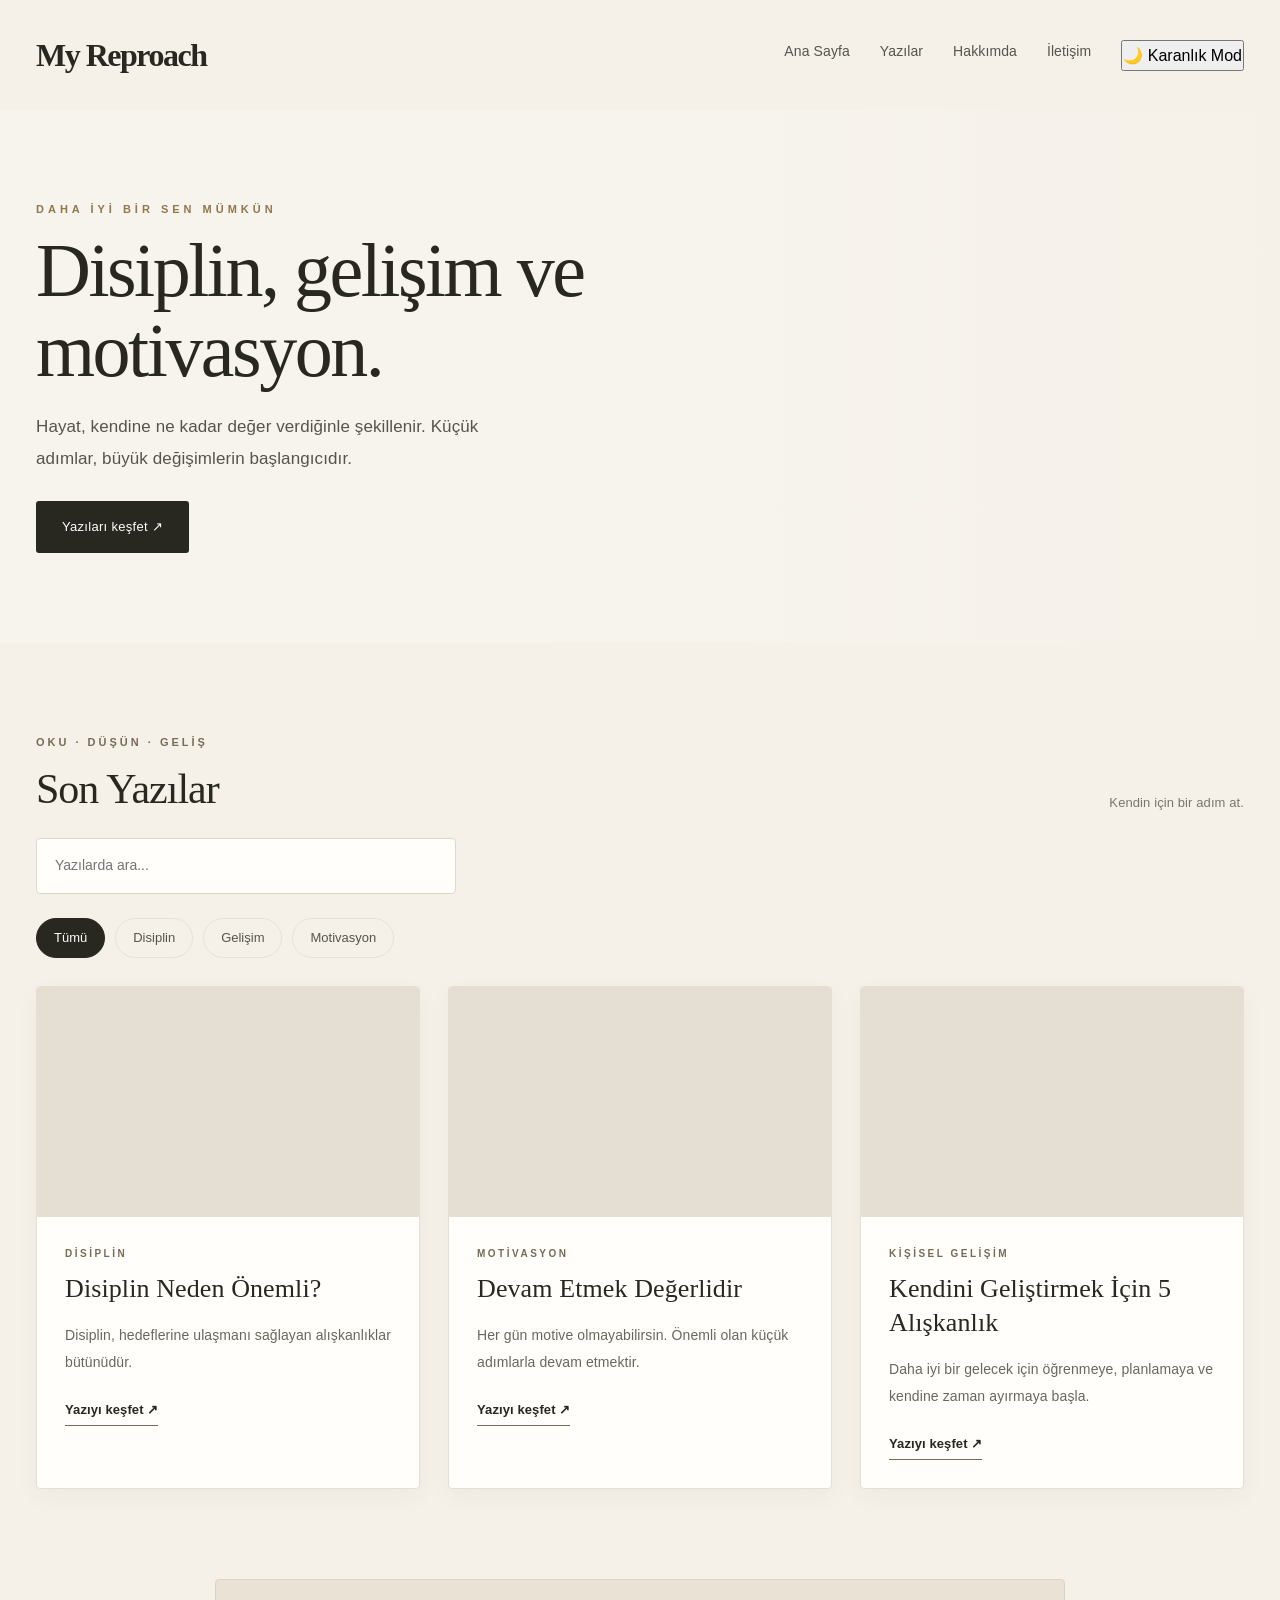
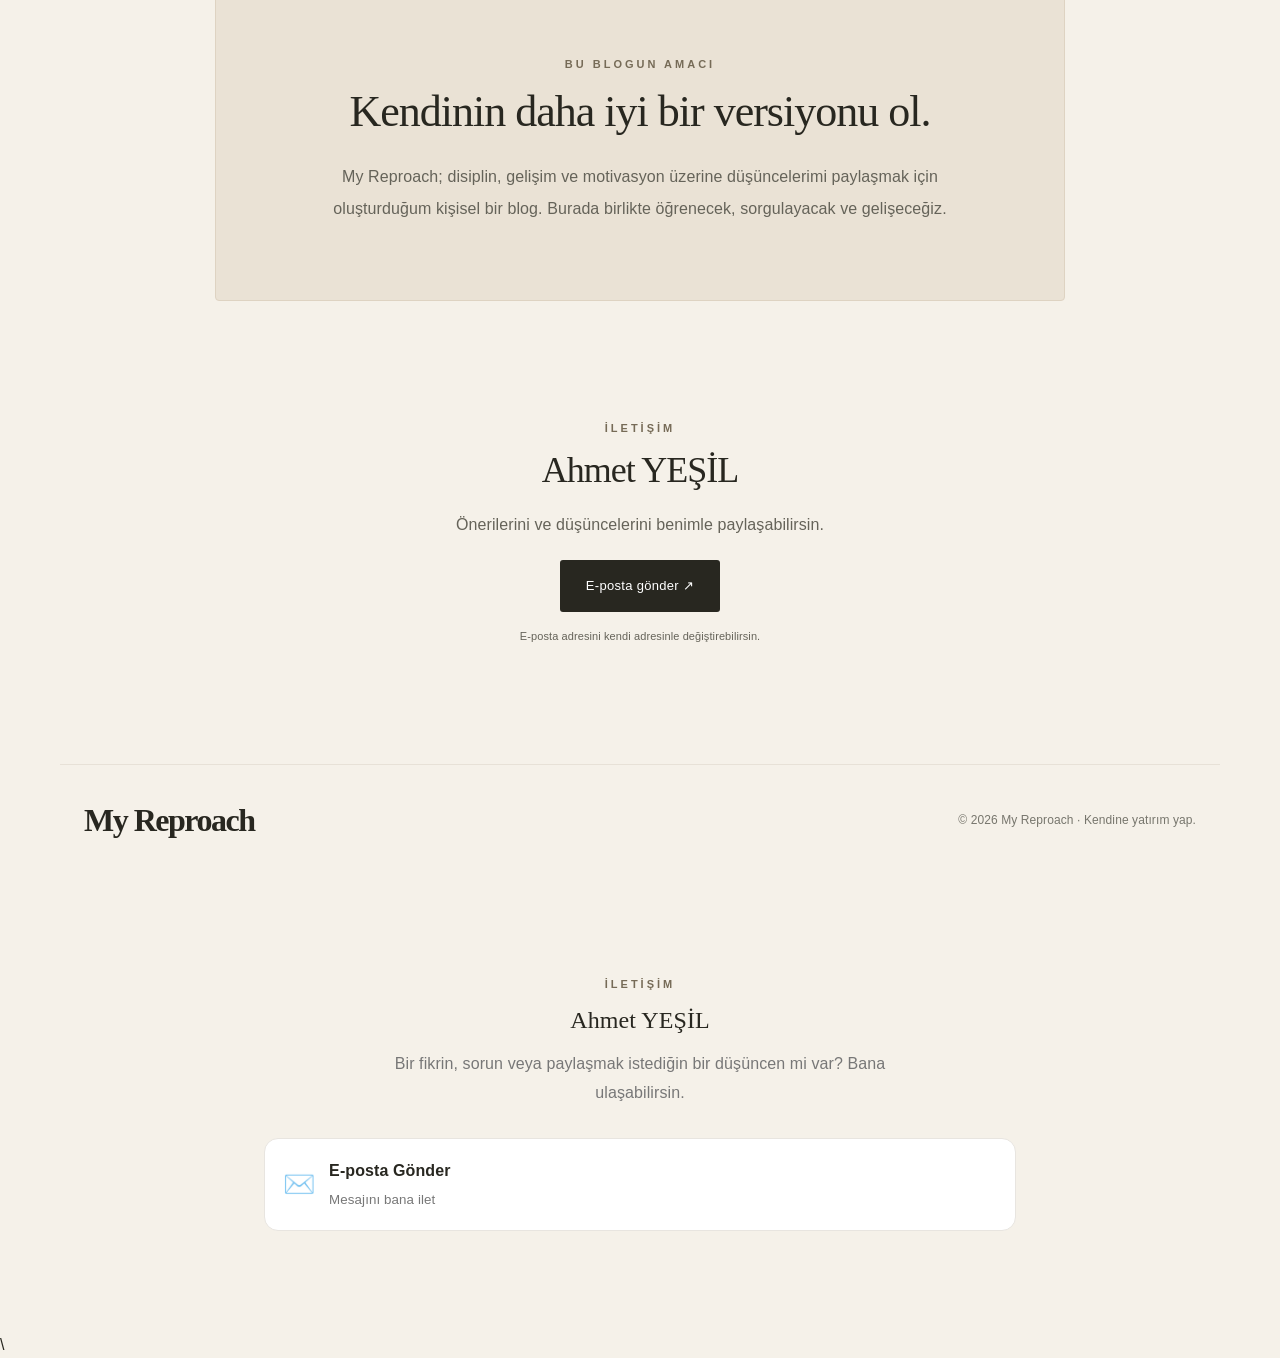
==== index.html @ 264e5685 "Rename my blog.html to index.html" ====
<!DOCTYPE html>
<html lang="tr">
<head>
  <meta charset="UTF-8">
  <meta name="viewport" content="width=device-width, initial-scale=1.0">
  <meta name="description" content="My Reproach — disiplin, kişisel gelişim ve motivasyon.">
  <title>My Reproach | Daha İyi Bir Sen</title>
  <link rel="stylesheet" href="style.css">
</head>
<body>

<header class="header">
  <a class="logo" href="#anasayfa">My Reproach</a>
  <nav class="nav">
    <a href="#anasayfa">Ana Sayfa</a>
    <a href="#yazilar">Yazılar</a>
    <a href="#hakkimda">Hakkımda</a>
    <a href="#iletisim">İletişim</a>
    <button id="theme-toggle" type="button">🌙 Karanlık Mod</button>
  </nav>
</header>

<main>
  <section class="hero" id="anasayfa">
    <div class="hero-content">
      <p class="eyebrow">DAHA İYİ BİR SEN MÜMKÜN</p>
      <h1>Disiplin, gelişim ve motivasyon.</h1>
      <p class="hero-text">
        Hayat, kendine ne kadar değer verdiğinle şekillenir.
        Küçük adımlar, büyük değişimlerin başlangıcıdır.
      </p>
      <a href="#yazilar" class="button">Yazıları keşfet ↗</a>
    </div>
  </section>

  <section class="content" id="yazilar">
    <div class="section-heading">
      <div>
        <p class="eyebrow">OKU · DÜŞÜN · GELİŞ</p>
        <h2>Son Yazılar</h2>
      </div>
      <span class="muted">Kendin için bir adım at.</span>
    </div>

    <div class="search-box">
      <input
              type="search"
              id="article-search"
              placeholder="Yazılarda ara..."
              aria-label="Blog yazılarında ara"
      >
    </div>
    <div class="filters" aria-label="Yazı kategorileri">
      <button class="filter active" data-filter="Tümü">Tümü</button>
      <button class="filter" data-filter="Disiplin">Disiplin</button>
      <button class="filter" data-filter="Gelişim">Gelişim</button>
      <button class="filter" data-filter="Motivasyon">Motivasyon</button>
    </div>

    <div class="article-grid">
      <article class="article-card" data-category="Disiplin">
        <div class="article-image image-one" role="img" aria-label="Planlama defteri"></div>
        <div class="article-body">
          <p class="category">DİSİPLİN</p>
          <h3>Disiplin Neden Önemli?</h3>
          <p>Disiplin, hedeflerine ulaşmanı sağlayan alışkanlıklar bütünüdür.</p>
          <a class="read-more" href="#yazi-disiplin">Yazıyı keşfet ↗</a>
        </div>
      </article>

      <article class="article-card" data-category="Motivasyon">
        <div class="article-image image-two" role="img" aria-label="Dağ manzarası"></div>
        <div class="article-body">
          <p class="category">MOTİVASYON</p>
          <h3>Devam Etmek Değerlidir</h3>
          <p>Her gün motive olmayabilirsin. Önemli olan küçük adımlarla devam etmektir.</p>
          <a class="read-more" href="#yazi-motivasyon">Yazıyı keşfet ↗</a>
        </div>
      </article>

      <article class="article-card" data-category="Gelişim">
        <div class="article-image image-three" role="img" aria-label="Çalışma masası"></div>
        <div class="article-body">
          <p class="category">KİŞİSEL GELİŞİM</p>
          <h3>Kendini Geliştirmek İçin 5 Alışkanlık</h3>
          <p>Daha iyi bir gelecek için öğrenmeye, planlamaya ve kendine zaman ayırmaya başla.</p>
          <a class="read-more" href="#yazi-gelisim">Yazıyı keşfet ↗</a>
        </div>
      </article>
    </div>
  </section>

  <!-- Disiplin yazısı: yalnızca bağlantıya tıklayınca görünür -->

  <!-- Disiplin makalesi -->
  <section class="article-detail" id="yazi-disiplin">
    <p class="eyebrow">DİSİPLİN · 5 DAKİKALIK OKUMA</p>
    <h2>Disiplin Neden Önemli?</h2>

    <p>
      Disiplin, her gün motive hissetmek değildir.
      İstemediğin günlerde bile hedeflerin için küçük
      bir adım atabilmektir.
    </p>

    <h3>Küçük adımlarla başla</h3>
    <p>
      Büyük değişimler bir anda gerçekleşmez. Her gün
      20 dakika kitap okumak, çalışma masanı düzenlemek
      veya gününü planlamak zamanla güçlü alışkanlıklara
      dönüşebilir.
    </p>

    <h3>Kendine verdiğin sözleri tut</h3>
    <p>
      Kendine ulaşılabilir hedefler koy. Bir gün planını
      uygulayamadığında vazgeçme; ertesi gün yeniden başla.
      Önemli olan kusursuz olmak değil, devam etmektir.
    </p>

    <a class="read-more" href="#yazilar">← Tüm yazılara dön</a>
  </section>

  <!-- Motivasyon makalesi -->
  <section class="article-detail" id="yazi-motivasyon">
    <p class="eyebrow">MOTİVASYON · 4 DAKİKALIK OKUMA</p>
    <h2>Devam Etmek Değerlidir</h2>

    <p>
      Her gün motive hissetmek zorunda değilsin.
      Bazen yorulabilir veya hedeflerinden uzaklaşabilirsin.
      Önemli olan yeniden başlayabilmektir.
    </p>

    <h3>Küçük adımların gücü</h3>
    <p>
      Büyük hedeflerini küçük parçalara ayır.
      Bir saat çalışamıyorsan 15 dakika çalış.
      Önemli olan mükemmel olmak değil, başlamaktır.
    </p>

    <h3>Kendini başkalarıyla kıyaslama</h3>
    <p>
      Başkalarının ne yaptığına değil, kendi gelişimine
      odaklan. Dünkü hâlinden daha iyi olmak için çabala.
    </p>

    <a class="read-more" href="#yazilar">← Tüm yazılara dön</a>
  </section>

  <!-- Kişisel gelişim makalesi -->
  <section class="article-detail" id="yazi-gelisim">
    <p class="eyebrow">KİŞİSEL GELİŞİM · 5 DAKİKALIK OKUMA</p>
    <h2>Kendini Geliştirmek İçin 5 Alışkanlık</h2>

    <h3>1. Her gün öğren</h3>
    <p>Kitap okuyarak veya yeni bir beceri öğrenerek kendine yatırım yap.</p>

    <h3>2. Gününü planla</h3>
    <p>Her gün tamamlamak istediğin üç önemli işi belirle.</p>

    <h3>3. Hareket et</h3>
    <p>Yürüyüşe ve düzenli fiziksel aktiviteye zaman ayır.</p>

    <h3>4. Teknoloji kullanımını yönet</h3>
    <p>Dikkatini dağıtan bildirimleri sınırlandır ve öğrenmeye odaklan.</p>

    <h3>5. İlerlemeni takip et</h3>
    <p>Her akşam neler öğrendiğini ve yarın neyi geliştirebileceğini düşün.</p>

    <a class="read-more" href="#yazilar">← Tüm yazılara dön</a>
  </section>


  <section class="about" id="hakkimda">
    <p class="eyebrow">BU BLOGUN AMACI</p>
    <h2>Kendinin daha iyi bir versiyonu ol.</h2>
    <p>
      My Reproach; disiplin, gelişim ve motivasyon üzerine
      düşüncelerimi paylaşmak için oluşturduğum kişisel bir blog.
      Burada birlikte öğrenecek, sorgulayacak ve gelişeceğiz.
    </p>
  </section>

  <section class="contact" id="iletisim">
    <p class="eyebrow">İLETİŞİM</p>
    <h2>Ahmet YEŞİL</h2>
    <p>Önerilerini ve düşüncelerini benimle paylaşabilirsin.</p>
    <a class="button" href="mailto:merhaba@example.com">E-posta gönder ↗</a>
    <p class="muted small">E-posta adresini kendi adresinle değiştirebilirsin.</p>
  </section>
</main>

<footer class="footer">
  <a class="logo" href="#anasayfa">My Reproach</a>
  <p>© 2026 My Reproach · Kendine yatırım yap.</p>
</footer>

<script>
  const filters = document.querySelectorAll(".filter");
  const articles = document.querySelectorAll(".article-card");
  const searchInput = document.getElementById("article-search");
  const themeButton = document.getElementById("theme-toggle");

  function filterArticles() {
    const activeFilter = document.querySelector(".filter.active");
    const selected = activeFilter
            ? activeFilter.dataset.filter
            : "Tümü";

    const searchTerm = searchInput.value
            .toLocaleLowerCase("tr-TR")
            .trim();

    articles.forEach(function (article) {
      const matchesCategory =
              selected === "Tümü" ||
              article.dataset.category === selected;

      const matchesSearch = article.textContent
              .toLocaleLowerCase("tr-TR")
              .includes(searchTerm);

      article.hidden = !(matchesCategory && matchesSearch);
    });
  }

  filters.forEach(function (button) {
    button.addEventListener("click", function () {
      filters.forEach(function (item) {
        item.classList.remove("active");
      });

      button.classList.add("active");
      filterArticles();
    });
  });

  searchInput.addEventListener("input", filterArticles);

  themeButton.addEventListener("click", function () {
    document.body.classList.toggle("dark-mode");

    if (document.body.classList.contains("dark-mode")) {
      themeButton.textContent = "☀️ Açık Mod";
    } else {
      themeButton.textContent = "🌙 Karanlık Mod";
    }
  });
</script>

</section>

<!-- İletişim Bölümü -->
<section id="iletisim" class="contact-section">
  <p class="eyebrow">İLETİŞİM</p>

  <h2>Ahmet YEŞİL </h2>


  <p class="contact-description">
    Bir fikrin, sorun veya paylaşmak istediğin
    bir düşüncen mi var? Bana ulaşabilirsin.
  </p>




    <!-- E-posta Gönder Butonu -->
    <a href="mailto:ysllcanahmet06@gmail.com?subject=My%20Reproach%20-%20Iletisim"
       class="contact-link email-button">
      <span>✉️</span>
      <span>
        <strong>E-posta Gönder</strong>
        <small>Mesajını bana ilet</small>
    </span>
    </a>

</section>

</body>
</html>
\
---- style.css ----
/* 1. Temel ayarlar */
:root {
    --background: #f7f4ee;
    --surface: #fffefa;
    --text: #282720;
    --muted: #77766d;
    --accent: #766b57;
    --border: #e7e1d7;
}

* {
    box-sizing: border-box;
    margin: 0;
    padding: 0;
}

html {
    scroll-behavior: smooth;
}

body {
    background: var(--background);
    color: var(--text);
    font-family: Arial, sans-serif;
    line-height: 1.7;
}

a {
    color: inherit;
    text-decoration: none;
}

button {
    font: inherit;
    cursor: pointer;
}

/* 2. Üst menü */
.header {
    max-width: 1160px;
    margin: auto;
    min-height: 88px;
    padding: 20px 24px;
    display: flex;
    align-items: center;
    justify-content: space-between;
    gap: 24px;
}

.logo {
    font-family: Georgia, serif;
    font-size: 27px;
    font-weight: bold;
    letter-spacing: -1px;
}

.nav {
    display: flex;
    gap: 28px;
    flex-wrap: wrap;
}

.nav a {
    font-size: 14px;
    color: #55544d;
    transition: color 0.2s;
}

.nav a:hover,
.read-more:hover {
    color: var(--accent);
}

/* 3. Karşılama alanı */
.hero {
    min-height: 400px;
    display: flex;
    align-items: center;
    background:
            linear-gradient(90deg,
            #f7f4ee 0%,
            rgba(247, 244, 238, 0.96) 34%,
            rgba(247, 244, 238, 0.12) 100%),
            url("https://images.unsplash.com/photo-1464822759023-fed622ff2c3b?auto=format&fit=crop&w=1800&q=85")
            center 48% / cover no-repeat;
}

.hero-content {
    width: 1160px;
    padding: 60px 24px;
    margin: auto;
}

.eyebrow {
    font-size: 11px;
    font-weight: bold;
    letter-spacing: 3px;
    color: var(--accent);
    margin-bottom: 12px;
}

h1,
h2,
h3 {
    font-family: Georgia, "Times New Roman", serif;
    font-weight: normal;
    line-height: 1.2;
}

.hero h1 {
    max-width: 560px;
    font-size: clamp(38px, 5vw, 58px);
    letter-spacing: -1.5px;
}

.hero-text {
    max-width: 480px;
    margin: 20px 0 26px;
    color: #55544d;
    font-size: 17px;
}

.button {
    display: inline-block;
    padding: 12px 22px;
    background: var(--text);
    color: white;
    border-radius: 5px;
    font-size: 13px;
    transition: transform 0.2s, background 0.2s;
}

.button:hover {
    background: var(--accent);
    transform: translateY(-2px);
}

/* 4. Yazı bölümü */
.content {
    max-width: 1160px;
    margin: auto;
    padding: 76px 24px;
}

.section-heading {
    display: flex;
    align-items: end;
    justify-content: space-between;
    gap: 20px;
    margin-bottom: 24px;
}

.section-heading h2,
.about h2,
.contact h2 {
    font-size: 36px;
}

.muted {
    color: var(--muted);
    font-size: 13px;
}

.filters {
    display: flex;
    flex-wrap: wrap;
    gap: 10px;
    margin-bottom: 28px;
}

.filter {
    border: 1px solid var(--border);
    border-radius: 30px;
    background: transparent;
    padding: 8px 17px;
    color: #55544d;
    font-size: 13px;
    transition: all 0.2s;
}

.filter:hover,
.filter.active {
    background: var(--text);
    color: white;
    border-color: var(--text);
}

.article-grid {
    display: grid;
    grid-template-columns: repeat(3, minmax(0, 1fr));
    gap: 24px;
}

.article-card {
    background: var(--surface);
    border: 1px solid var(--border);
    border-radius: 8px;
    overflow: hidden;
    transition: transform 0.25s, box-shadow 0.25s;
}

.article-card:hover {
    transform: translateY(-5px);
    box-shadow: 0 12px 30px #302b1b0d;
}

.article-card[hidden] {
    display: none;
}

.article-image {
    height: 200px;
    background-color: #e5dfd3;
    background-size: cover;
    background-position: center;
}

.image-one {
    background-image: url("https://images.unsplash.com/photo-1455390582262-044cdead277a?auto=format&fit=crop&w=800&q=80");
}

.image-two {
    background-image: url("https://images.unsplash.com/photo-1464822759023-fed622ff2c3b?auto=format&fit=crop&w=800&q=80");
}

.image-three {
    background-image: url("https://images.unsplash.com/photo-1499750310107-5fef28a66643?auto=format&fit=crop&w=800&q=80");
}

.article-body {
    padding: 23px;
}

.category {
    font-size: 10px;
    font-weight: bold;
    letter-spacing: 2px;
    color: var(--accent);
    margin-bottom: 10px;
}

.article-body h3 {
    font-size: 23px;
    margin-bottom: 13px;
}

.article-body > p:not(.category) {
    color: #69685f;
    font-size: 14px;
    margin-bottom: 20px;
}

.read-more {
    font-size: 13px;
    font-weight: bold;
}

/* 5. Hakkımda ve iletişim */
.about,
.contact {
    max-width: 850px;
    margin: 0 auto 60px;
    padding: 58px 32px;
    text-align: center;
}

.about {
    background: #eee8dd;
    border-radius: 10px;
}

.about h2,
.contact h2 {
    margin-bottom: 18px;
}

.about > p:not(.eyebrow),
.contact > p:not(.eyebrow) {
    max-width: 620px;
    margin-left: auto;
    margin-right: auto;
    color: #656359;
}

.contact .button {
    margin-top: 22px;
}

.contact .small {
    font-size: 11px;
    margin-top: 15px;
}

/* 6. Alt bilgi */
.footer {
    border-top: 1px solid var(--border);
    max-width: 1160px;
    margin: auto;
    padding: 28px 24px;
    display: flex;
    align-items: center;
    justify-content: space-between;
    gap: 20px;
}

.footer p {
    font-size: 12px;
    color: var(--muted);
}

/* 7. Telefon ve tablet uyumu */
@media (max-width: 800px) {
    .header {
        flex-direction: column;
        gap: 15px;
    }

    .nav {
        justify-content: center;
        gap: 16px;
    }

    .hero {
        min-height: 380px;
        background-position: 58% center;
    }

    .hero-content {
        padding: 50px 24px;
    }

    .article-grid {
        grid-template-columns: repeat(2, minmax(0, 1fr));
    }

    .section-heading {
        align-items: start;
        flex-direction: column;
    }

    .about,
    .contact {
        margin-left: 20px;
        margin-right: 20px;
    }
}

@media (max-width: 520px) {
    .logo {
        font-size: 25px;
    }

    .nav {
        gap: 12px;
    }

    .nav a {
        font-size: 12px;
    }

    .hero h1 {
        font-size: 40px;
    }

    .hero-text {
        font-size: 15px;
    }

    .content {
        padding: 50px 18px;
    }

    .article-grid {
        grid-template-columns: 1fr;
    }

    .article-image {
        height: 220px;
    }

    .section-heading h2,
    .about h2,
    .contact h2 {
        font-size: 30px;
    }

    .about,
    .contact {
        padding: 40px 20px;
    }

    .footer {
        flex-direction: column;
        text-align: center;
    }
}
    /* 9. Makale sayfası görünümü */
    .article-detail {
        display: none;
        max-width: 760px;
        margin: 0 auto 70px;
        padding: 45px 28px;
        background: var(--surface);
        border: 1px solid var(--border);
        border-radius: 10px;
        scroll-margin-top: 24px;
    }

    .article-detail:target {
        display: block;
    }

    .article-detail h2 {
        font-size: 38px;
        margin-bottom: 24px;
    }

    .article-detail h3 {
        font-size: 25px;
        margin: 28px 0 12px;
    }

    .article-detail p:not(.eyebrow) {
        color: #656359;
        margin-bottom: 18px;
    }

    .article-detail .read-more {
        display: inline-block;
        margin-top: 12px;
    }

    /* Telefon ekranları */
    @media (max-width: 520px) {
        .article-detail {
            margin: 0 18px 45px;
            padding: 30px 20px;
        }

        .article-detail h2 {
            font-size: 30px;
        }
    }
.article-detail {
    margin-left: 10px;
    margin-right: 10px;
    padding: 22px 16px;
}

.article-detail h2 {
    font-size: 26px;
}

button,
.read-more {
    max-width: 100%;
}
}
/* My Reproach - Karanlık Mod */

border-radius: 8px;
padding: 9px 12px;
cursor: pointer;
}

body.dark-mode .filter {
    color: #f1efe7;
    border-color: #55564c;
}

body.dark-mode .filter.active,
body.dark-mode .filter:hover {
    background-color: #d6c6a1;
    color: #171815;
    border-color: #d6c6a1;
}body.dark-mode {
     background-color: #171815 !important;
 }

body.dark-mode .header,
body.dark-mode .content,
body.dark-mode .footer,
body.dark-mode .about,
body.dark-mode .contact {
    background-color: #171815 !important;
}

body.dark-mode .article-card,
body.dark-mode .article-detail {
    background-color: #24251f !important;
}
/* MY REPROACH - PROFESYONEL TASARIM */

/* Sayfanın genel görünümü */
body {
    letter-spacing: 0.1px;
    -webkit-font-smoothing: antialiased;
}

/* Üst menü */
.header {
    max-width: 1240px;
    min-height: 96px;
    padding: 24px 32px;
}

.logo {
    font-size: 30px;
    letter-spacing: -1.5px;
}

.nav {
    gap: 30px;
}

.nav a {
    position: relative;
    padding-bottom: 5px;
}

.nav a::after {
    content: "";
    position: absolute;
    left: 0;
    bottom: 0;
    width: 0;
    height: 1px;
    background: var(--accent);
    transition: width 0.25s ease;
}

.nav a:hover::after {
    width: 100%;
}

/* Daha etkileyici giriş alanı */
.hero {
    min-height: 480px;
}

.hero-content {
    max-width: 1240px;
    width: 100%;
    padding: 80px 32px;
}

.hero h1 {
    max-width: 620px;
    font-size: clamp(42px, 5.5vw, 68px);
    line-height: 1.08;
    letter-spacing: -2px;
}

.hero-text {
    line-height: 1.9;
    max-width: 460px;
}

/* Butonlar */
.button {
    padding: 14px 24px;
    border-radius: 3px;
    letter-spacing: 0.3px;
}

.button:hover {
    transform: translateY(-3px);
}

/* Yazı kartları */
.article-card {
    border-radius: 5px;
    transition: transform 0.25s ease, box-shadow 0.25s ease;
}

.article-image {
    transition: transform 0.4s ease;
}

.article-card:hover {
    transform: translateY(-6px);
    box-shadow: 0 16px 35px rgba(40, 39, 32, 0.10);
}

/* Bölümler */
.content {
    padding-top: 90px;
    padding-bottom: 90px;
}

.section-heading h2,
.about h2,
.contact h2 {
    letter-spacing: -1px;
}

/* Mobil cihazlarda taşmayı önle */
@media (max-width: 800px) {
    .header {
        padding: 22px 18px;
    }

    .hero-content {
        padding: 60px 24px;
    }

    .hero h1 {
        font-size: clamp(38px, 8vw, 54px);
    }

    .content {
        padding-top: 60px;
        padding-bottom: 60px;
    }
}
/* MY REPROACH - GELİŞMİŞ BLOG KARTLARI */

.article-card {
    border-radius: 6px;
    box-shadow: 0 4px 18px rgba(40, 39, 32, 0.04);
}

.article-body {
    padding: 28px;
}

.category {
    letter-spacing: 2.5px;
    font-size: 10px;
    text-transform: uppercase;
}

.article-body h3 {
    font-size: 25px;
    line-height: 1.3;
    margin-bottom: 16px;
}

.article-body > p:not(.category) {
    line-height: 1.9;
}

.read-more {
    display: inline-block;
    padding-bottom: 4px;
    border-bottom: 1px solid var(--accent);
    transition: opacity 0.2s ease;
}

.read-more:hover {
    opacity: 0.65;
}

/* Karanlık mod kartları */
body.dark-mode .article-card {
    background-color: #24251f !important;
    border-color: #414239 !important;
}

body.dark-mode .article-body h3 {
    color: #f1efe7 !important;
}

body.dark-mode .article-body > p:not(.category) {
    color: #c5c3b9 !important;
}

body.dark-mode .category,
body.dark-mode .read-more {
    color: #d6c6a1 !important;
}
/* YAZAR İMZASI */
.author-signature {
    margin-top: 28px;
    font-family: Georgia, "Times New Roman", serif;
    font-size: 24px;
    font-style: italic;
    letter-spacing: -0.5px;
    color: var(--accent);
}

body.dark-mode .author-signature {
    color: #d6c6a1 !important;
}

/* HAKKIMDA BÖLÜMÜ */
.about {
    padding: 70px 36px;
    border: 1px solid var(--border);
}

.about h2 {
    max-width: 650px;
    margin: 0 auto 22px;
    font-size: clamp(30px, 4vw, 42px);
    line-height: 1.2;
}

.about > p:not(.eyebrow) {
    line-height: 2;
}
/* MY REPROACH - YENİ TASARIM */

/* Genel görünüm */
body {
    background: #f5f1e9;
    color: #282720;
    font-family: Arial, sans-serif;
}

/* Üst menü */
.header {
    max-width: 1280px;
    min-height: 100px;
    padding: 28px 36px;
}

.logo {
    font-family: Georgia, serif;
    font-size: 32px;
    letter-spacing: -1.5px;
}

.nav a {
    font-size: 14px;
    transition: color 0.2s ease;
}

.nav a:hover {
    color: #a18455;
}

/* Büyük giriş alanı */
.hero {
    min-height: 520px;
    background:
            linear-gradient(
                    90deg,
                    rgba(247, 244, 238, 0.98) 0%,
                    rgba(247, 244, 238, 0.88) 42%,
                    rgba(247, 244, 238, 0.08) 100%
            ),
            url("https://images.unsplash.com/photo-1464822759023-fed622ff2c3b?auto=format&fit=crop&w=1800&q=85")
            center 48% / cover no-repeat;
}

.hero-content {
    max-width: 1280px;
    width: 100%;
    padding: 90px 36px;
}

.hero .eyebrow {
    letter-spacing: 4px;
    color: #92764c;
}

.hero h1 {
    max-width: 650px;
    font-size: clamp(46px, 6vw, 76px);
    line-height: 1.05;
    letter-spacing: -2.5px;
}

.hero-text {
    font-size: 17px;
    line-height: 1.9;
    max-width: 450px;
}

/* Yazı alanı */
.content {
    max-width: 1280px;
    padding: 90px 36px;
}

.section-heading h2 {
    font-size: 42px;
}

.article-grid {
    gap: 28px;
}

.article-card {
    border: 1px solid #e5ded2;
    border-radius: 4px;
    box-shadow: 0 8px 25px rgba(40, 39, 32, 0.04);
    transition: transform 0.25s ease, box-shadow 0.25s ease;
}

.article-card:hover {
    transform: translateY(-7px);
    box-shadow: 0 18px 35px rgba(40, 39, 32, 0.10);
}

.article-image {
    height: 230px;
}

.article-body {
    padding: 28px;
}

.article-body h3 {
    font-size: 26px;
    line-height: 1.3;
}

/* Hakkımda */
.about {
    background: #eae2d5;
    border: 1px solid #ded3c2;
    border-radius: 4px;
    padding: 75px 36px;
}

.about h2 {
    font-size: clamp(32px, 4vw, 44px);
}

/* Buton */
.button {
    border-radius: 3px;
    padding: 15px 26px;
    letter-spacing: 0.3px;
}

/* Karanlık modun mevcut çalışmasını koru */
body.dark-mode {
    background: #171815 !important;
    color: #f1efe7;
}

body.dark-mode .header,
body.dark-mode .content,
body.dark-mode .footer {
    background-color: #171815 !important;
}

body.dark-mode .article-card,
body.dark-mode .article-detail,
body.dark-mode .about,
body.dark-mode .contact {
    background-color: #24251f !important;
    border-color: #414239 !important;
    color: #f1efe7;
}

/* Karanlık modda giriş fotoğrafı ve koyu yazılar */
body.dark-mode .hero {
    background:
            linear-gradient(
                    90deg,
                    #f7f4ee 0%,
                    rgba(247, 244, 238, 0.96) 34%,
                    rgba(247, 244, 238, 0.12) 100%
            ),
            url("https://images.unsplash.com/photo-1464822759023-fed622ff2c3b?auto=format&fit=crop&w=1800&q=85")
            center 48% / cover no-repeat !important;
}

body.dark-mode .hero .eyebrow,
body.dark-mode .hero h1,
body.dark-mode .hero .hero-text {
    color: #22231f !important;
}

/* Küçük ekranlar */
@media (max-width: 800px) {
    .hero {
        min-height: 430px;
    }

    .hero-content {
        padding: 65px 24px;
    }

    .content {
        padding: 60px 20px;
    }

    .article-image {
        height: 200px;
    }
}
/* MY REPROACH - YAZI ARAMA KUTUSU */

.search-box {
    max-width: 420px;
    margin-bottom: 24px;
}

.search-box input {
    width: 100%;
    padding: 15px 18px;
    border: 1px solid #ded7ca;
    border-radius: 4px;
    background: #fffefa;
    color: #282720;
    font: inherit;
    font-size: 14px;
    outline: none;
    transition: border-color 0.2s, box-shadow 0.2s;
}

.search-box input:focus {
    border-color: #92764c;
    box-shadow: 0 0 0 3px rgba(146, 118, 76, 0.12);
}

body.dark-mode .search-box input {
    background: #24251f;
    color: #f1efe7;
    border-color: #55564c;
}

body.dark-mode .search-box input::placeholder {
    color: #b8b5a9;
}

/* Makale detaylarını normalde gizle */
.article-detail {
    display: none;
    max-width: 800px;
    margin: 60px auto;
    padding: 30px;
    line-height: 1.8;
}

/* Yalnızca bağlantıya tıklanan makaleyi göster */
.article-detail:target {
    display: block;
}

/* Makale açıldığında okunabilir görünüm */
.article-detail h2 {
    margin-bottom: 20px;
}

.article-detail h3 {
    margin-top: 28px;
}

.article-detail p {
    margin-bottom: 16px;
}

/* Makaleleri gizle */
.article-detail {
    display: none !important;
}

/* Yalnızca seçilen makaleyi göster */
.article-detail:target {
    display: block !important;
}
.article-detail {
    display: none !important;
}

.article-detail:target {
    display: block !important;
}
/* Makale detaylarını başlangıçta gizle */
.article-detail {
    display: none;
    padding: 30px;
    margin: 30px auto;
    max-width: 800px;
    background: #ffffff;
    border-radius: 12px;
    line-height: 1.8;
}

/* Yalnızca seçilen makaleyi göster */
.article-detail:target {
    display: block;
}

/* Makale açılınca diğer içerikleri gizle */
body:has(.article-detail:target) .articles-section {
    display: none;
}

/* MOBİL UYUMLULUK */
* {
    box-sizing: border-box;
}

html {
    scroll-behavior: smooth;
}

img {
    max-width: 100%;
    height: auto;
}

body {
    margin: 0;
    overflow-wrap: break-word;
}

@media (max-width: 768px) {
    /* Sayfanın yan boşlukları */
    .container,
    main,
    section {
        max-width: 100%;
    }

    /* Başlıklar */
    h1 {
        font-size: 2rem;
        line-height: 1.25;
    }

    h2 {
        font-size: 1.6rem;
    }

    h3 {
        font-size: 1.2rem;
    }

    /* Yazı kartları */
    .articles-section,
    .article-card {
        width: 100%;
    }

    .article-card {
        padding: 18px;
    }

    /* Makale içerikleri */
    .article-detail {
        width: 100%;
        padding: 20px;
        margin: 20px auto;
    }

    .article-detail p {
        font-size: 16px;
        line-height: 1.8;
    }

    /* Menü ve filtreler */
    nav,
    .filters,
    .filter-container {
        flex-wrap: wrap;
        gap: 10px;
    }

    button,
    .read-more {
        max-width: 100%;
    }
}

@media (max-width: 480px) {
    h1 {
        font-size: 1.7rem;
    }

    .article-card,
    .article-detail {
        padding: 16px;
    }

    .filter {
        font-size: 14px;
        padding: 8px 12px;
    }
}

/* İLETİŞİM BÖLÜMÜ */
.contact-section {
    max-width: 800px;
    margin: 60px auto;
    padding: 40px 24px;
    text-align: center;
}

.contact-description {
    max-width: 550px;
    margin: 16px auto 30px;
    line-height: 1.8;
    color: #777;
}

.contact-links {
    display: flex;
    justify-content: center;
    flex-wrap: wrap;
    gap: 16px;
}

.contact-link {
    display: flex;
    align-items: center;
    gap: 14px;
    min-width: 220px;
    padding: 18px;
    text-align: left;
    text-decoration: none;
    color: inherit;
    background: #fff;
    border: 1px solid #e8e5e0;
    border-radius: 14px;
    transition: transform 0.2s, box-shadow 0.2s;
}

.contact-link:hover {
    transform: translateY(-4px);
    box-shadow: 0 8px 24px #0000000d;
}

.contact-link > span:first-child {
    font-size: 26px;
}

.contact-link strong,
.contact-link small {
    display: block;
}

.contact-link small {
    margin-top: 5px;
    color: #777;
}

@media (max-width: 480px) {
    .contact-section {
        padding: 28px 16px;
    }

    .contact-links {
        flex-direction: column;
    }

    .contact-link {
        width: 100%;
        min-width: 0;
    }
}
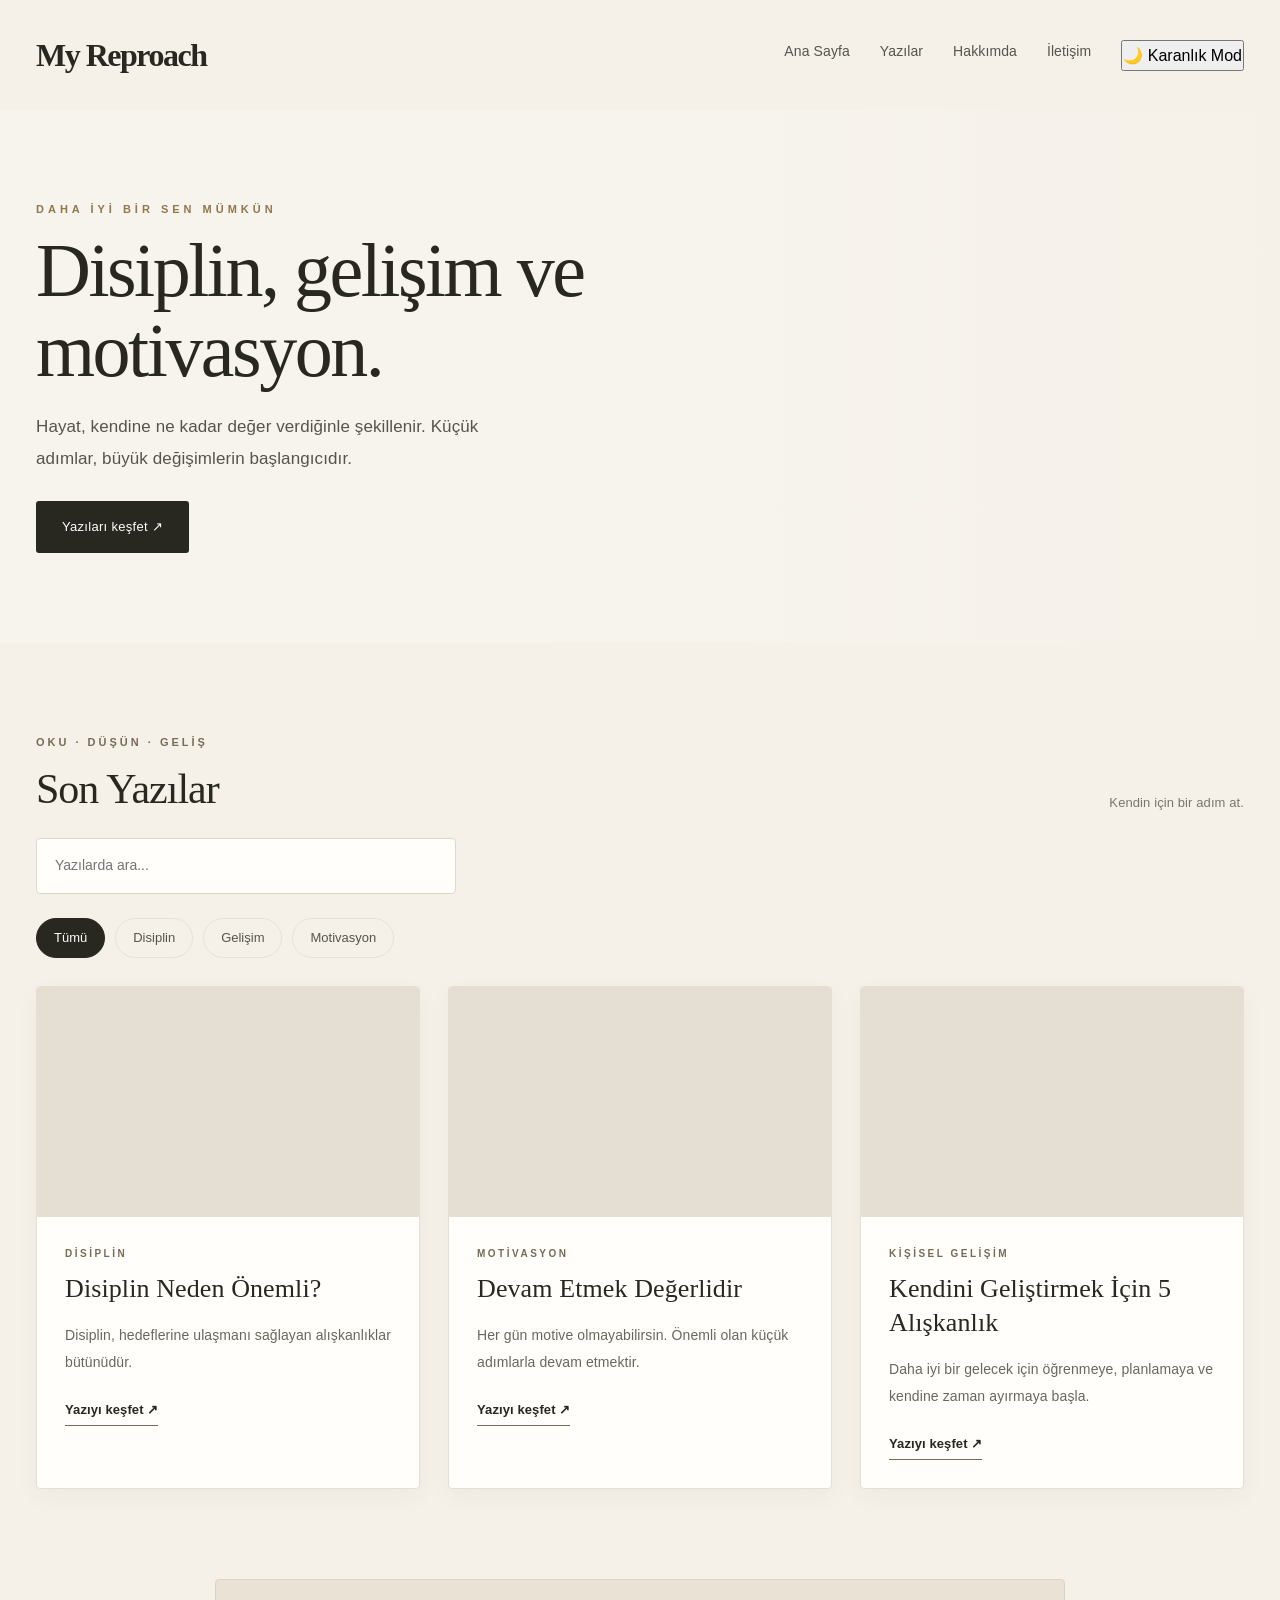
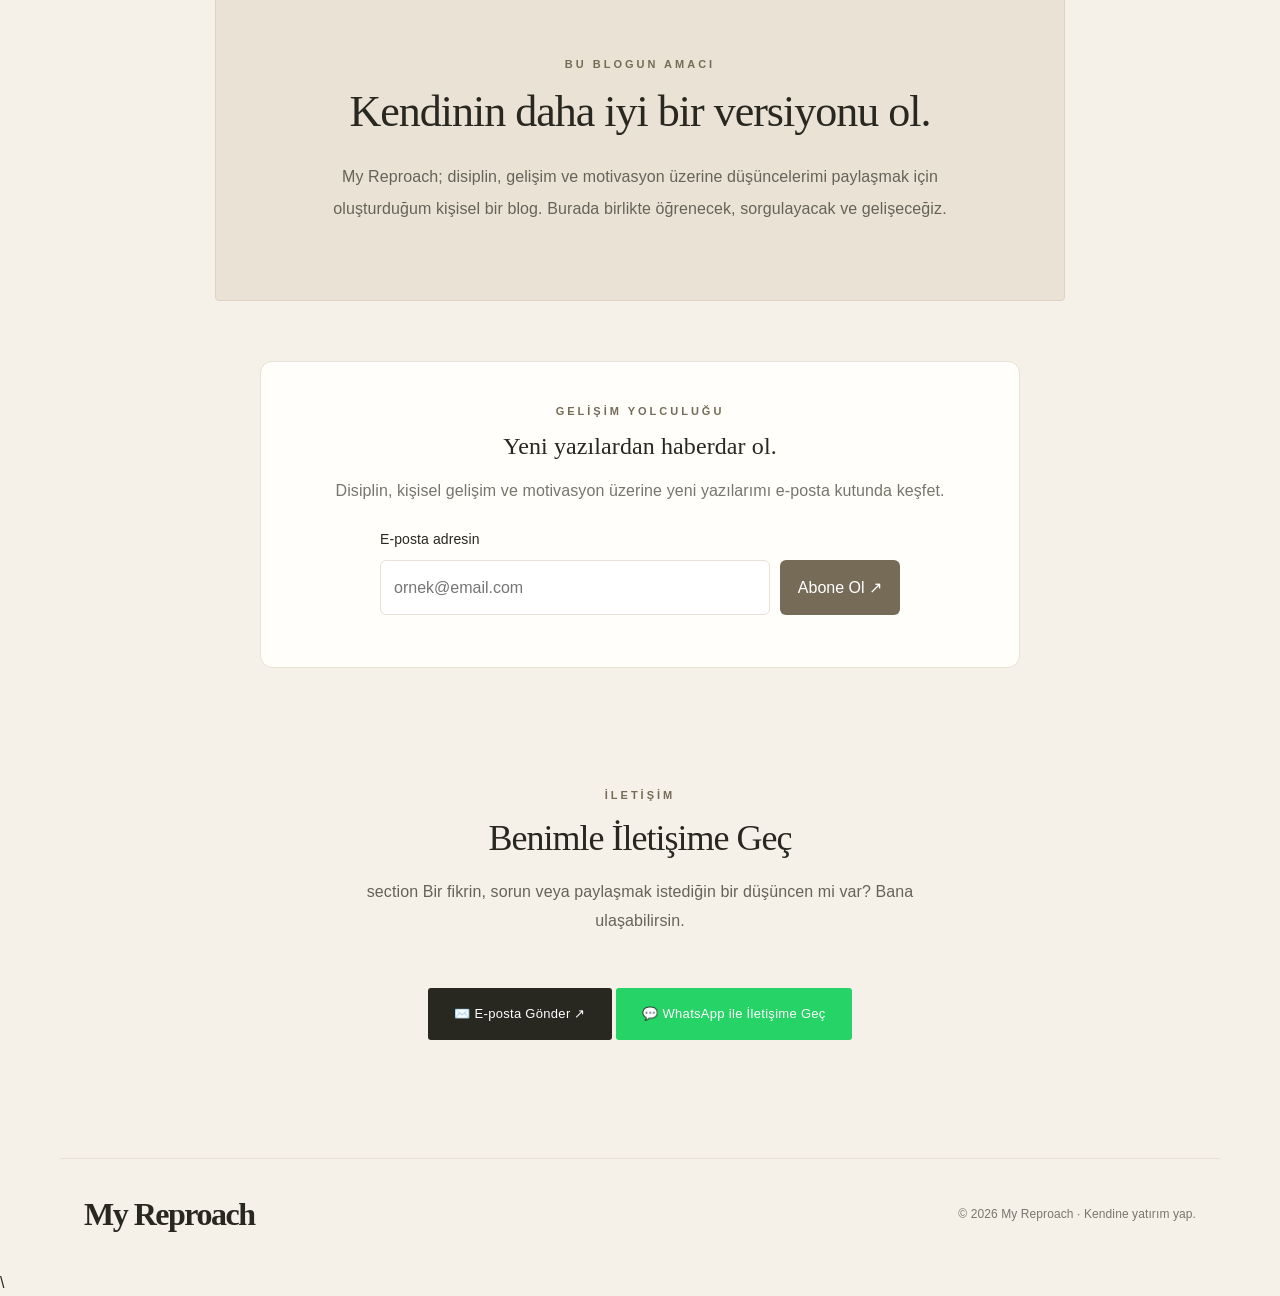
==== commit 74f3f955: "Rename html.txt to index.html" ====
--- a/index.html
+++ b/index.html
@@ -182,13 +182,65 @@
     </p>
   </section>
 
+  <!-- E-posta Abonelik Bölümü -->
+  <section class="newsletter" id="abonelik">
+    <p class="eyebrow">GELİŞİM YOLCULUĞU</p>
+    <h2>Yeni yazılardan haberdar ol.</h2>
+
+    <p>
+      Disiplin, kişisel gelişim ve motivasyon üzerine
+      yeni yazılarımı e-posta kutunda keşfet.
+    </p>
+
+    <form id="newsletter-form">
+      <label for="subscriber-email">E-posta adresin</label>
+
+      <div class="newsletter-input">
+        <input
+                type="email"
+                id="subscriber-email"
+                name="email"
+                placeholder="ornek@email.com"
+                autocomplete="email"
+                required
+        >
+
+        <button type="submit">Abone Ol ↗</button>
+      </div>
+
+      <p id="newsletter-message" aria-live="polite"></p>
+    </form>
+  </section>
+
+
+
   <section class="contact" id="iletisim">
     <p class="eyebrow">İLETİŞİM</p>
-    <h2>Ahmet YEŞİL</h2>
-    <p>Önerilerini ve düşüncelerini benimle paylaşabilirsin.</p>
-    <a class="button" href="mailto:merhaba@example.com">E-posta gönder ↗</a>
-    <p class="muted small">E-posta adresini kendi adresinle değiştirebilirsin.</p>
-  </section>
+    <h2>Benimle İletişime Geç</h2>
+
+    <p class="contact-description">section
+      Bir fikrin, sorun veya paylaşmak istediğin
+      bir düşüncen mi var? Bana ulaşabilirsin.
+    </p>
+
+    <a
+            class="button"
+            href="mailto:ysllcanahmet06@gmail.com?subject=My%20Reproach%20-%20Iletisim"
+    >
+      ✉️ E-posta Gönder ↗
+    </a>
+
+    <a
+            class="button whatsapp-button"
+            href="https://wa.me/905010895001?text=Merhaba%2C%20My%20Reproach%20sitenizden%20ula%C5%9F%C4%B1yorum."
+            target="_blank"
+            rel="noopener noreferrer"
+    >
+      💬 WhatsApp ile İletişime Geç
+    </a>
+
+  </section>
+
 </main>
 
 <footer class="footer">
@@ -249,34 +301,6 @@
   });
 </script>
 
-</section>
-
-<!-- İletişim Bölümü -->
-<section id="iletisim" class="contact-section">
-  <p class="eyebrow">İLETİŞİM</p>
-
-  <h2>Ahmet YEŞİL </h2>
-
-
-  <p class="contact-description">
-    Bir fikrin, sorun veya paylaşmak istediğin
-    bir düşüncen mi var? Bana ulaşabilirsin.
-  </p>
-
-
-
-
-    <!-- E-posta Gönder Butonu -->
-    <a href="mailto:ysllcanahmet06@gmail.com?subject=My%20Reproach%20-%20Iletisim"
-       class="contact-link email-button">
-      <span>✉️</span>
-      <span>
-        <strong>E-posta Gönder</strong>
-        <small>Mesajını bana ilet</small>
-    </span>
-    </a>
-
-</section>
 
 </body>
 </html>
--- a/style.css
+++ b/style.css
@@ -1146,3 +1146,84 @@
         min-width: 0;
     }
 }
+
+/* E-posta abonelik alanı */
+.newsletter {
+    max-width: 760px;
+    margin: 60px auto;
+    padding: 40px 24px;
+    text-align: center;
+    background: var(--surface);
+    border: 1px solid var(--border);
+    border-radius: 12px;
+}
+
+.newsletter h2 {
+    margin-bottom: 16px;
+}
+
+.newsletter > p:not(.eyebrow) {
+    color: var(--muted);
+    line-height: 1.7;
+}
+
+.newsletter form {
+    max-width: 520px;
+    margin: 24px auto 0;
+    text-align: left;
+}
+
+.newsletter label {
+    display: block;
+    margin-bottom: 8px;
+    font-size: 14px;
+}
+
+.newsletter-input {
+    display: flex;
+    gap: 10px;
+}
+
+.newsletter-input input {
+    flex: 1;
+    min-width: 0;
+    padding: 13px;
+    border: 1px solid var(--border);
+    border-radius: 6px;
+    font: inherit;
+}
+
+.newsletter-input button {
+    padding: 13px 18px;
+    border: none;
+    border-radius: 6px;
+    background: var(--accent);
+    color: white;
+    font: inherit;
+    cursor: pointer;
+}
+
+#newsletter-message {
+    margin-top: 12px;
+    font-size: 14px;
+}
+
+@media (max-width: 480px) {
+    .newsletter-input {
+        flex-direction: column;
+    }
+}
+
+.whatsapp-button {
+    display: inline-block;
+    margin-top: 12px;
+    background-color: #25D366;
+    color: #ffffff;
+    text-decoration: none;
+    transition: opacity 0.2s ease;
+}
+
+.whatsapp-button:hover {
+    opacity: 0.85;
+}
+
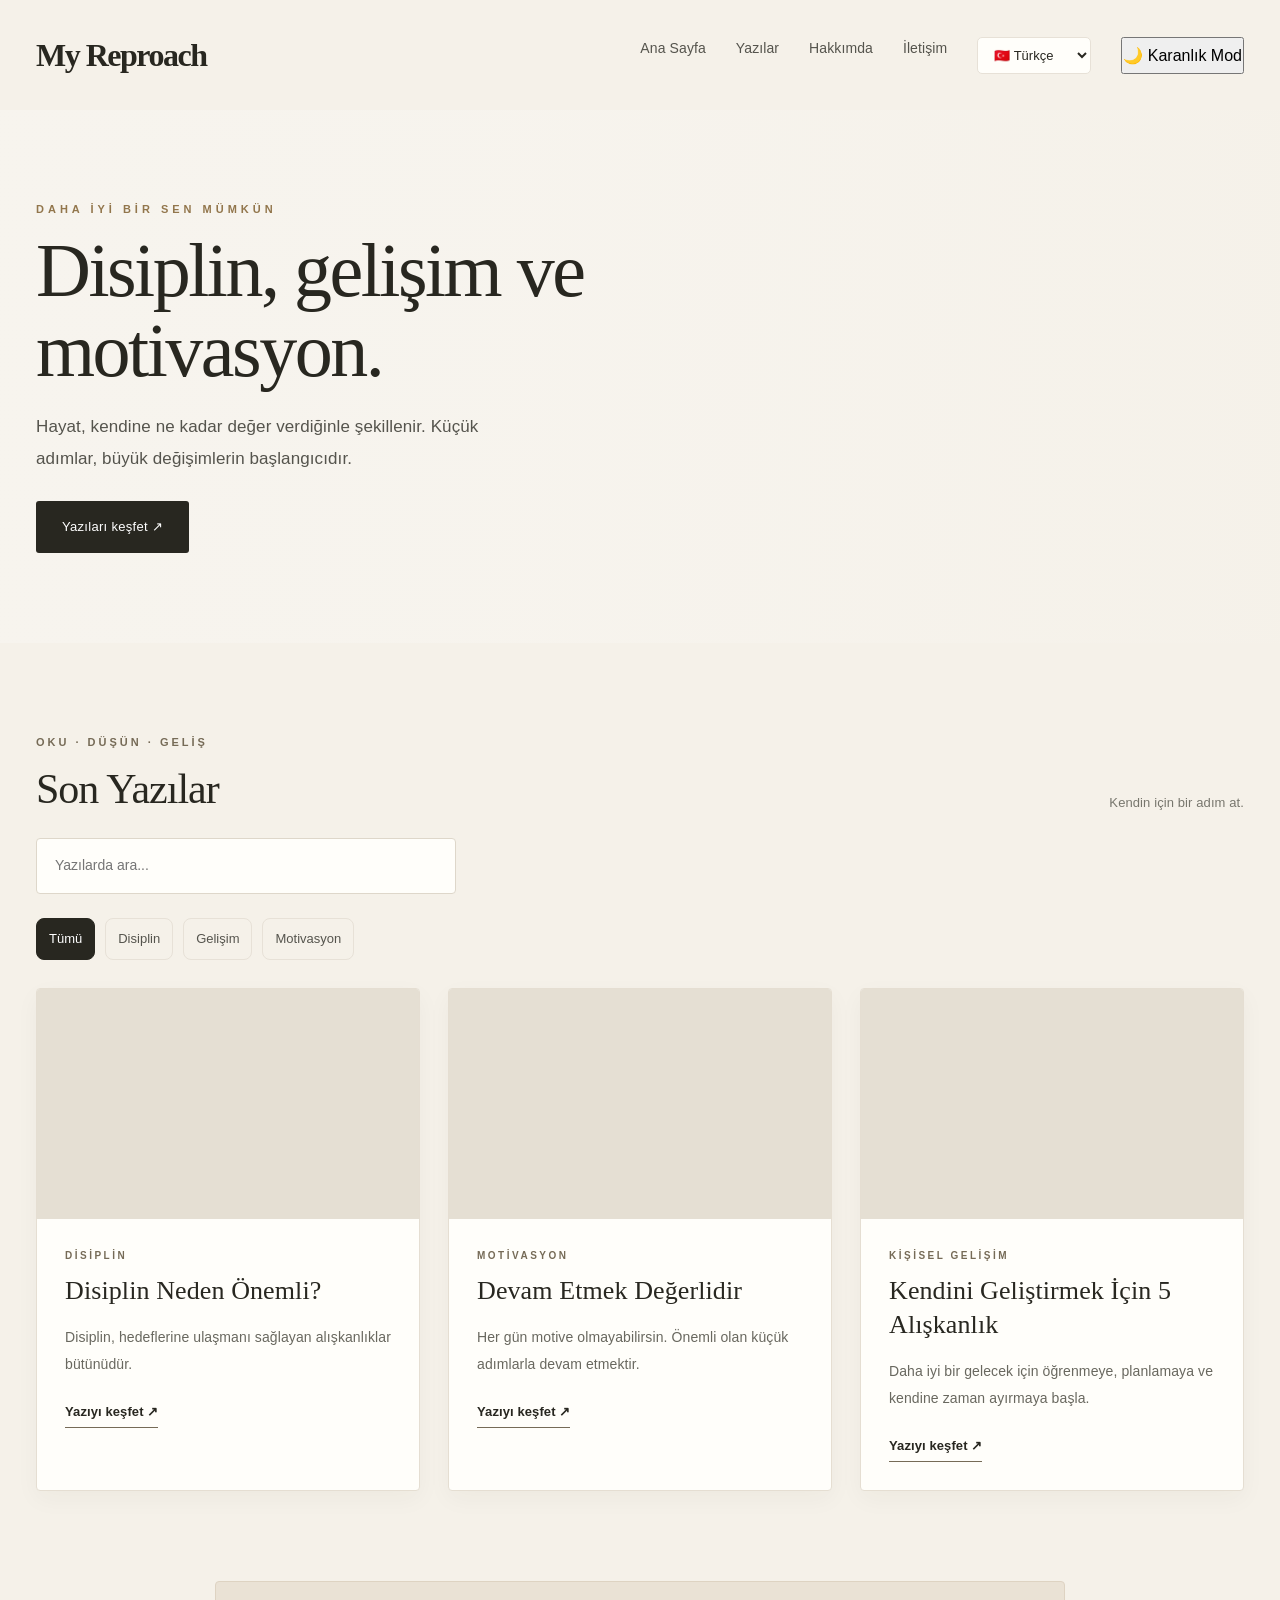
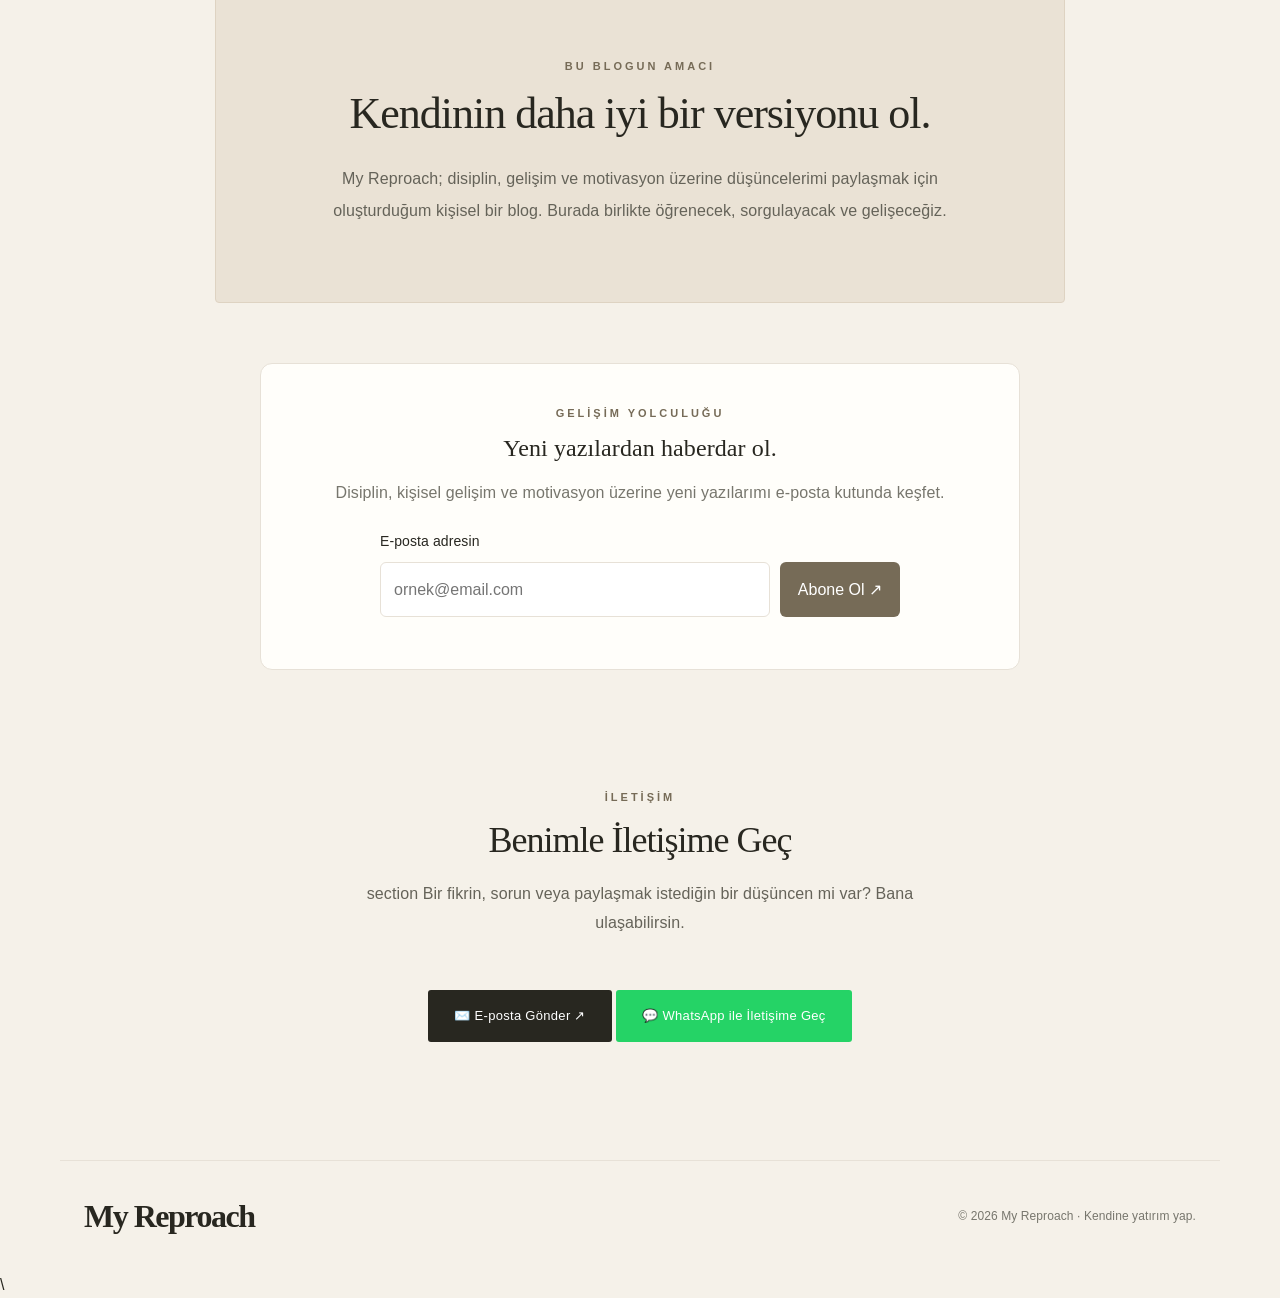
==== commit 20c22aae: "Rename my blog.html to index.html" ====
--- a/index.html
+++ b/index.html
@@ -16,6 +16,13 @@
     <a href="#yazilar">Yazılar</a>
     <a href="#hakkimda">Hakkımda</a>
     <a href="#iletisim">İletişim</a>
+
+    <select id="language-select" aria-label="Dil seçimi">
+      <option value="tr">🇹🇷 Türkçe</option>
+      <option value="en">🇬🇧 English</option>
+      <option value="de">🇩🇪 Deutsch</option>
+    </select>
+
     <button id="theme-toggle" type="button">🌙 Karanlık Mod</button>
   </nav>
 </header>
@@ -299,6 +306,230 @@
       themeButton.textContent = "🌙 Karanlık Mod";
     }
   });
+  // MY REPROACH - DİL SEÇENEĞİ
+
+  const languageSelect = document.getElementById("language-select");
+
+  const languageTexts = {
+    en: {
+      "Ana Sayfa": "Home",
+      "Yazılar": "Articles",
+      "Hakkımda": "About",
+      "İletişim": "Contact",
+      "DAHA İYİ BİR SEN MÜMKÜN": "A BETTER YOU IS POSSIBLE",
+      "Disiplin, gelişim ve motivasyon.": "Discipline, growth and motivation.",
+      "Hayat, kendine ne kadar değer verdiğinle şekillenir. Küçük adımlar, büyük değişimlerin başlangıcıdır.": "Life is shaped by how much you value yourself. Small steps are the beginning of great changes.",
+      "Yazıları keşfet ↗": "Explore articles ↗",
+      "OKU · DÜŞÜN · GELİŞ": "READ · THINK · GROW",
+      "Son Yazılar": "Latest Articles",
+      "Kendin için bir adım at.": "Take a step for yourself.",
+      "Yazılarda ara...": "Search articles...",
+      "Tümü": "All",
+      "Disiplin": "Discipline",
+      "Gelişim": "Growth",
+      "Motivasyon": "Motivation",
+      "DİSİPLİN": "DISCIPLINE",
+      "MOTİVASYON": "MOTIVATION",
+      "KİŞİSEL GELİŞİM": "PERSONAL GROWTH",
+      "Disiplin Neden Önemli?": "Why Is Discipline Important?",
+      "Disiplin, hedeflerine ulaşmanı sağlayan alışkanlıklar bütünüdür.": "Discipline is a set of habits that helps you reach your goals.",
+      "Devam Etmek Değerlidir": "The Value of Perseverance",
+      "Her gün motive olmayabilirsin. Önemli olan küçük adımlarla devam etmektir.": "You may not feel motivated every day. What matters is continuing with small steps.",
+      "Kendini Geliştirmek İçin 5 Alışkanlık": "5 Habits for Personal Growth",
+      "Daha iyi bir gelecek için öğrenmeye, planlamaya ve kendine zaman ayırmaya başla.": "Start learning, planning and making time for yourself to build a better future.",
+      "Yazıyı keşfet ↗": "Read article ↗",
+      "DİSİPLİN · 5 DAKİKALIK OKUMA": "DISCIPLINE · 5-MINUTE READ",
+      "Disiplin, her gün motive hissetmek değildir. İstemediğin günlerde bile hedeflerin için küçük bir adım atabilmektir.": "Discipline does not mean feeling motivated every day. It means taking a small step toward your goals, even on days when you don't feel like it.",
+      "Küçük adımlarla başla": "Start with small steps",
+      "Büyük değişimler bir anda gerçekleşmez. Her gün 20 dakika kitap okumak, çalışma masanı düzenlemek veya gününü planlamak zamanla güçlü alışkanlıklara dönüşebilir.": "Big changes do not happen overnight. Reading for 20 minutes, organizing your desk or planning your day can become powerful habits over time.",
+      "Kendine verdiğin sözleri tut": "Keep the promises you make to yourself",
+      "Kendine ulaşılabilir hedefler koy. Bir gün planını uygulayamadığında vazgeçme; ertesi gün yeniden başla. Önemli olan kusursuz olmak değil, devam etmektir.": "Set achievable goals. If you miss your plan one day, don't give up; start again the next day. What matters is not perfection, but persistence.",
+      "MOTİVASYON · 4 DAKİKALIK OKUMA": "MOTIVATION · 4-MINUTE READ",
+      "Her gün motive hissetmek zorunda değilsin. Bazen yorulabilir veya hedeflerinden uzaklaşabilirsin. Önemli olan yeniden başlayabilmektir.": "You don't have to feel motivated every day. Sometimes you may get tired or lose sight of your goals. What matters is being able to start again.",
+      "Küçük adımların gücü": "The power of small steps",
+      "Büyük hedeflerini küçük parçalara ayır. Bir saat çalışamıyorsan 15 dakika çalış. Önemli olan mükemmel olmak değil, başlamaktır.": "Break big goals into smaller tasks. If you can't study for an hour, study for 15 minutes. What matters is starting, not being perfect.",
+      "Kendini başkalarıyla kıyaslama": "Don't compare yourself to others",
+      "Başkalarının ne yaptığına değil, kendi gelişimine odaklan. Dünkü hâlinden daha iyi olmak için çabala.": "Focus on your own growth, not what others are doing. Try to be better than you were yesterday.",
+      "KİŞİSEL GELİŞİM · 5 DAKİKALIK OKUMA": "PERSONAL GROWTH · 5-MINUTE READ",
+      "1. Her gün öğren": "1. Learn every day",
+      "Kitap okuyarak veya yeni bir beceri öğrenerek kendine yatırım yap.": "Invest in yourself by reading books or learning a new skill.",
+      "2. Gününü planla": "2. Plan your day",
+      "Her gün tamamlamak istediğin üç önemli işi belirle.": "Choose three important tasks you want to complete each day.",
+      "3. Hareket et": "3. Keep moving",
+      "Yürüyüşe ve düzenli fiziksel aktiviteye zaman ayır.": "Make time for walks and regular physical activity.",
+      "4. Teknoloji kullanımını yönet": "4. Manage your technology use",
+      "Dikkatini dağıtan bildirimleri sınırlandır ve öğrenmeye odaklan.": "Limit distracting notifications and focus on learning.",
+      "5. İlerlemeni takip et": "5. Track your progress",
+      "Her akşam neler öğrendiğini ve yarın neyi geliştirebileceğini düşün.": "Each evening, reflect on what you learned and what you can improve tomorrow.",
+      "← Tüm yazılara dön": "← Back to all articles",
+      "BU BLOGUN AMACI": "THE PURPOSE OF THIS BLOG",
+      "Kendinin daha iyi bir versiyonu ol.": "Become a better version of yourself.",
+      "My Reproach; disiplin, gelişim ve motivasyon üzerine düşüncelerimi paylaşmak için oluşturduğum kişisel bir blog. Burada birlikte öğrenecek, sorgulayacak ve gelişeceğiz.": "My Reproach is a personal blog where I share my thoughts on discipline, growth and motivation. Here, we will learn, reflect and grow together.",
+      "GELİŞİM YOLCULUĞU": "YOUR GROWTH JOURNEY",
+      "Yeni yazılardan haberdar ol.": "Stay updated with new articles.",
+      "Disiplin, kişisel gelişim ve motivasyon üzerine yeni yazılarımı e-posta kutunda keşfet.": "Discover new articles on discipline, personal growth and motivation in your inbox.",
+      "E-posta adresin": "Your email address",
+      "ornek@email.com": "example@email.com",
+      "Abone Ol ↗": "Subscribe ↗",
+      "Benimle İletişime Geç": "Get in Touch",
+      "Bir fikrin, sorun veya paylaşmak istediğin bir düşüncen mi var? Bana ulaşabilirsin.": "Have an idea, a question or a thought to share? Feel free to contact me.",
+      "section Bir fikrin, sorun veya paylaşmak istediğin bir düşüncen mi var? Bana ulaşabilirsin.": "Have an idea, a question or a thought to share? Feel free to contact me.",
+      "✉️ E-posta Gönder ↗": "✉️ Send an Email ↗",
+      "💬 WhatsApp ile İletişime Geç": "💬 Contact me on WhatsApp",
+      "© 2026 My Reproach · Kendine yatırım yap.": "© 2026 My Reproach · Invest in yourself."
+    },
+
+    de: {
+      "Ana Sayfa": "Startseite",
+      "Yazılar": "Artikel",
+      "Hakkımda": "Über mich",
+      "İletişim": "Kontakt",
+      "DAHA İYİ BİR SEN MÜMKÜN": "EIN BESSERES ICH IST MÖGLICH",
+      "Disiplin, gelişim ve motivasyon.": "Disziplin, Entwicklung und Motivation.",
+      "Hayat, kendine ne kadar değer verdiğinle şekillenir. Küçük adımlar, büyük değişimlerin başlangıcıdır.": "Das Leben wird davon geprägt, wie sehr du dich selbst wertschätzt. Kleine Schritte sind der Anfang großer Veränderungen.",
+      "Yazıları keşfet ↗": "Artikel entdecken ↗",
+      "OKU · DÜŞÜN · GELİŞ": "LESEN · DENKEN · WACHSEN",
+      "Son Yazılar": "Neueste Artikel",
+      "Kendin için bir adım at.": "Mach einen Schritt für dich selbst.",
+      "Yazılarda ara...": "Artikel durchsuchen...",
+      "Tümü": "Alle",
+      "Disiplin": "Disziplin",
+      "Gelişim": "Entwicklung",
+      "Motivasyon": "Motivation",
+      "DİSİPLİN": "DISZIPLIN",
+      "MOTİVASYON": "MOTIVATION",
+      "KİŞİSEL GELİŞİM": "PERSÖNLICHE ENTWICKLUNG",
+      "Disiplin Neden Önemli?": "Warum ist Disziplin wichtig?",
+      "Disiplin, hedeflerine ulaşmanı sağlayan alışkanlıklar bütünüdür.": "Disziplin ist eine Sammlung von Gewohnheiten, die dir helfen, deine Ziele zu erreichen.",
+      "Devam Etmek Değerlidir": "Dranbleiben lohnt sich",
+      "Her gün motive olmayabilirsin. Önemli olan küçük adımlarla devam etmektir.": "Du bist vielleicht nicht jeden Tag motiviert. Wichtig ist, mit kleinen Schritten weiterzumachen.",
+      "Kendini Geliştirmek İçin 5 Alışkanlık": "5 Gewohnheiten zur persönlichen Entwicklung",
+      "Daha iyi bir gelecek için öğrenmeye, planlamaya ve kendine zaman ayırmaya başla.": "Lerne, plane und nimm dir Zeit für dich, um eine bessere Zukunft aufzubauen.",
+      "Yazıyı keşfet ↗": "Artikel lesen ↗",
+      "DİSİPLİN · 5 DAKİKALIK OKUMA": "DISZIPLIN · 5 MINUTEN LESEZEIT",
+      "Disiplin, her gün motive hissetmek değildir. İstemediğin günlerde bile hedeflerin için küçük bir adım atabilmektir.": "Disziplin bedeutet nicht, sich jeden Tag motiviert zu fühlen. Es bedeutet, auch an schwierigen Tagen einen kleinen Schritt auf deine Ziele zuzugehen.",
+      "Küçük adımlarla başla": "Beginne mit kleinen Schritten",
+      "Büyük değişimler bir anda gerçekleşmez. Her gün 20 dakika kitap okumak, çalışma masanı düzenlemek veya gününü planlamak zamanla güçlü alışkanlıklara dönüşebilir.": "Große Veränderungen geschehen nicht über Nacht. Täglich 20 Minuten zu lesen, deinen Schreibtisch aufzuräumen oder deinen Tag zu planen, kann mit der Zeit zu starken Gewohnheiten werden.",
+      "Kendine verdiğin sözleri tut": "Halte deine Versprechen an dich selbst",
+      "Kendine ulaşılabilir hedefler koy. Bir gün planını uygulayamadığında vazgeçme; ertesi gün yeniden başla. Önemli olan kusursuz olmak değil, devam etmektir.": "Setze dir erreichbare Ziele. Wenn du deinen Plan einmal nicht schaffst, gib nicht auf, sondern beginne am nächsten Tag neu. Es geht nicht um Perfektion, sondern ums Weitermachen.",
+      "MOTİVASYON · 4 DAKİKALIK OKUMA": "MOTIVATION · 4 MINUTEN LESEZEIT",
+      "Her gün motive hissetmek zorunda değilsin. Bazen yorulabilir veya hedeflerinden uzaklaşabilirsin. Önemli olan yeniden başlayabilmektir.": "Du musst dich nicht jeden Tag motiviert fühlen. Manchmal wirst du müde oder verlierst deine Ziele aus den Augen. Wichtig ist, wieder anfangen zu können.",
+      "Küçük adımların gücü": "Die Kraft kleiner Schritte",
+      "Büyük hedeflerini küçük parçalara ayır. Bir saat çalışamıyorsan 15 dakika çalış. Önemli olan mükemmel olmak değil, başlamaktır.": "Teile große Ziele in kleine Aufgaben auf. Wenn du nicht eine Stunde lernen kannst, lerne 15 Minuten. Wichtig ist anzufangen, nicht perfekt zu sein.",
+      "Kendini başkalarıyla kıyaslama": "Vergleiche dich nicht mit anderen",
+      "Başkalarının ne yaptığına değil, kendi gelişimine odaklan. Dünkü hâlinden daha iyi olmak için çabala.": "Konzentriere dich auf deine eigene Entwicklung, nicht auf das, was andere tun. Versuche, besser zu sein als gestern.",
+      "KİŞİSEL GELİŞİM · 5 DAKİKALIK OKUMA": "PERSÖNLICHE ENTWICKLUNG · 5 MINUTEN LESEZEIT",
+      "1. Her gün öğren": "1. Lerne jeden Tag",
+      "Kitap okuyarak veya yeni bir beceri öğrenerek kendine yatırım yap.": "Investiere in dich selbst, indem du liest oder eine neue Fähigkeit erlernst.",
+      "2. Gününü planla": "2. Plane deinen Tag",
+      "Her gün tamamlamak istediğin üç önemli işi belirle.": "Lege jeden Tag drei wichtige Aufgaben fest, die du erledigen möchtest.",
+      "3. Hareket et": "3. Bleib in Bewegung",
+      "Yürüyüşe ve düzenli fiziksel aktiviteye zaman ayır.": "Nimm dir Zeit für Spaziergänge und regelmäßige Bewegung.",
+      "4. Teknoloji kullanımını yönet": "4. Kontrolliere deine Technologienutzung",
+      "Dikkatini dağıtan bildirimleri sınırlandır ve öğrenmeye odaklan.": "Begrenze störende Benachrichtigungen und konzentriere dich aufs Lernen.",
+      "5. İlerlemeni takip et": "5. Verfolge deine Fortschritte",
+      "Her akşam neler öğrendiğini ve yarın neyi geliştirebileceğini düşün.": "Überlege jeden Abend, was du gelernt hast und was du morgen verbessern kannst.",
+      "← Tüm yazılara dön": "← Zurück zu allen Artikeln",
+      "BU BLOGUN AMACI": "DAS ZIEL DIESES BLOGS",
+      "Kendinin daha iyi bir versiyonu ol.": "Werde eine bessere Version deiner selbst.",
+      "My Reproach; disiplin, gelişim ve motivasyon üzerine düşüncelerimi paylaşmak için oluşturduğum kişisel bir blog. Burada birlikte öğrenecek, sorgulayacak ve gelişeceğiz.": "My Reproach ist ein persönlicher Blog, in dem ich meine Gedanken zu Disziplin, Entwicklung und Motivation teile. Hier werden wir gemeinsam lernen, nachdenken und wachsen.",
+      "GELİŞİM YOLCULUĞU": "DEIN WEG ZUR ENTWICKLUNG",
+      "Yeni yazılardan haberdar ol.": "Bleib über neue Artikel informiert.",
+      "Disiplin, kişisel gelişim ve motivasyon üzerine yeni yazılarımı e-posta kutunda keşfet.": "Entdecke neue Artikel über Disziplin, persönliche Entwicklung und Motivation in deinem Posteingang.",
+      "E-posta adresin": "Deine E-Mail-Adresse",
+      "ornek@email.com": "beispiel@email.com",
+      "Abone Ol ↗": "Abonnieren ↗",
+      "Benimle İletişime Geç": "Kontaktiere mich",
+      "Bir fikrin, sorun veya paylaşmak istediğin bir düşüncen mi var? Bana ulaşabilirsin.": "Hast du eine Idee, eine Frage oder einen Gedanken, den du teilen möchtest? Schreib mir gerne.",
+      "section Bir fikrin, sorun veya paylaşmak istediğin bir düşüncen mi var? Bana ulaşabilirsin.": "Hast du eine Idee, eine Frage oder einen Gedanken, den du teilen möchtest? Schreib mir gerne.",
+      "✉️ E-posta Gönder ↗": "✉️ E-Mail senden ↗",
+      "💬 WhatsApp ile İletişime Geç": "💬 Kontaktiere mich über WhatsApp",
+      "© 2026 My Reproach · Kendine yatırım yap.": "© 2026 My Reproach · Investiere in dich selbst."
+    }
+  };
+
+  const themeLabels = {
+    tr: { light: "🌙 Karanlık Mod", dark: "☀️ Açık Mod" },
+    en: { light: "🌙 Dark Mode", dark: "☀️ Light Mode" },
+    de: { light: "🌙 Dunkelmodus", dark: "☀️ Heller Modus" }
+  };
+
+  // Sayfadaki yazıların ilk hâlini sakla.
+  const languageTextNodes = [];
+  const languageWalker = document.createTreeWalker(
+          document.body,
+          NodeFilter.SHOW_TEXT
+  );
+
+  let languageNode;
+
+  while ((languageNode = languageWalker.nextNode())) {
+    if (languageNode.parentElement.closest("script, style")) continue;
+
+    const original = languageNode.nodeValue;
+    const key = original.replace(/\s+/g, " ").trim();
+
+    if (key) {
+      languageTextNodes.push({ node: languageNode, original, key });
+    }
+  }
+
+  let currentLanguage = "tr";
+
+  function applyLanguage(language) {
+    currentLanguage = language;
+
+    const dictionary = languageTexts[language] || {};
+
+    languageTextNodes.forEach(function (item) {
+      const translated = dictionary[item.key] || item.key;
+      const leading = item.original.match(/^\s*/)[0];
+      const trailing = item.original.match(/\s*$/)[0];
+
+      item.node.nodeValue = leading + translated + trailing;
+    });
+
+    document.documentElement.lang = language;
+    languageSelect.value = language;
+
+    try {
+      localStorage.setItem("myReproachLanguage", language);
+    } catch (error) {
+      // Tarayıcı depolamayı engelliyorsa site yine çalışır.
+    }
+
+    updateThemeLabel();
+  }
+
+  // Dil değiştirildiğinde metinleri güncelle.
+  languageSelect.addEventListener("change", function () {
+    applyLanguage(languageSelect.value);
+  });
+
+  // Seçilen dile göre karanlık mod düğmesini güncelle.
+  function updateThemeLabel() {
+    const isDark = document.body.classList.contains("dark-mode");
+    themeButton.textContent =
+            themeLabels[currentLanguage][isDark ? "dark" : "light"];
+  }
+
+  // Mevcut karanlık mod koduyla birlikte çalışmasını sağla.
+  themeButton.addEventListener("click", updateThemeLabel);
+
+  // Daha önce seçilen dili yükle.
+  let savedLanguage = "tr";
+
+  try {
+    savedLanguage = localStorage.getItem("myReproachLanguage") || "tr";
+  } catch (error) {
+    savedLanguage = "tr";
+  }
+
+  if (!["tr", "en", "de"].includes(savedLanguage)) {
+    savedLanguage = "tr";
+  }
+
+  applyLanguage(savedLanguage);
 </script>
 
 
--- a/style.css
+++ b/style.css
@@ -455,12 +455,13 @@
 .read-more {
     max-width: 100%;
 }
-}
+
 /* My Reproach - Karanlık Mod */
 
-border-radius: 8px;
-padding: 9px 12px;
-cursor: pointer;
+.filter {
+    border-radius: 8px;
+    padding: 9px 12px;
+    cursor: pointer;
 }
 
 body.dark-mode .filter {
@@ -473,6 +474,7 @@
     background-color: #d6c6a1;
     color: #171815;
     border-color: #d6c6a1;
+}
 }body.dark-mode {
      background-color: #171815 !important;
  }
@@ -1226,4 +1228,26 @@
 .whatsapp-button:hover {
     opacity: 0.85;
 }
-
+/* Dil seçici */
+#language-select {
+    padding: 9px 12px;
+    border: 1px solid var(--border);
+    border-radius: 5px;
+    background: var(--surface);
+    color: var(--text);
+    font: inherit;
+    font-size: 13px;
+    cursor: pointer;
+}
+
+body.dark-mode #language-select {
+    background: #24251f;
+    color: #f1efe7;
+    border-color: #55564c;
+}
+
+#language-select:focus {
+    outline: 2px solid var(--accent);
+    outline-offset: 2px;
+}
+
